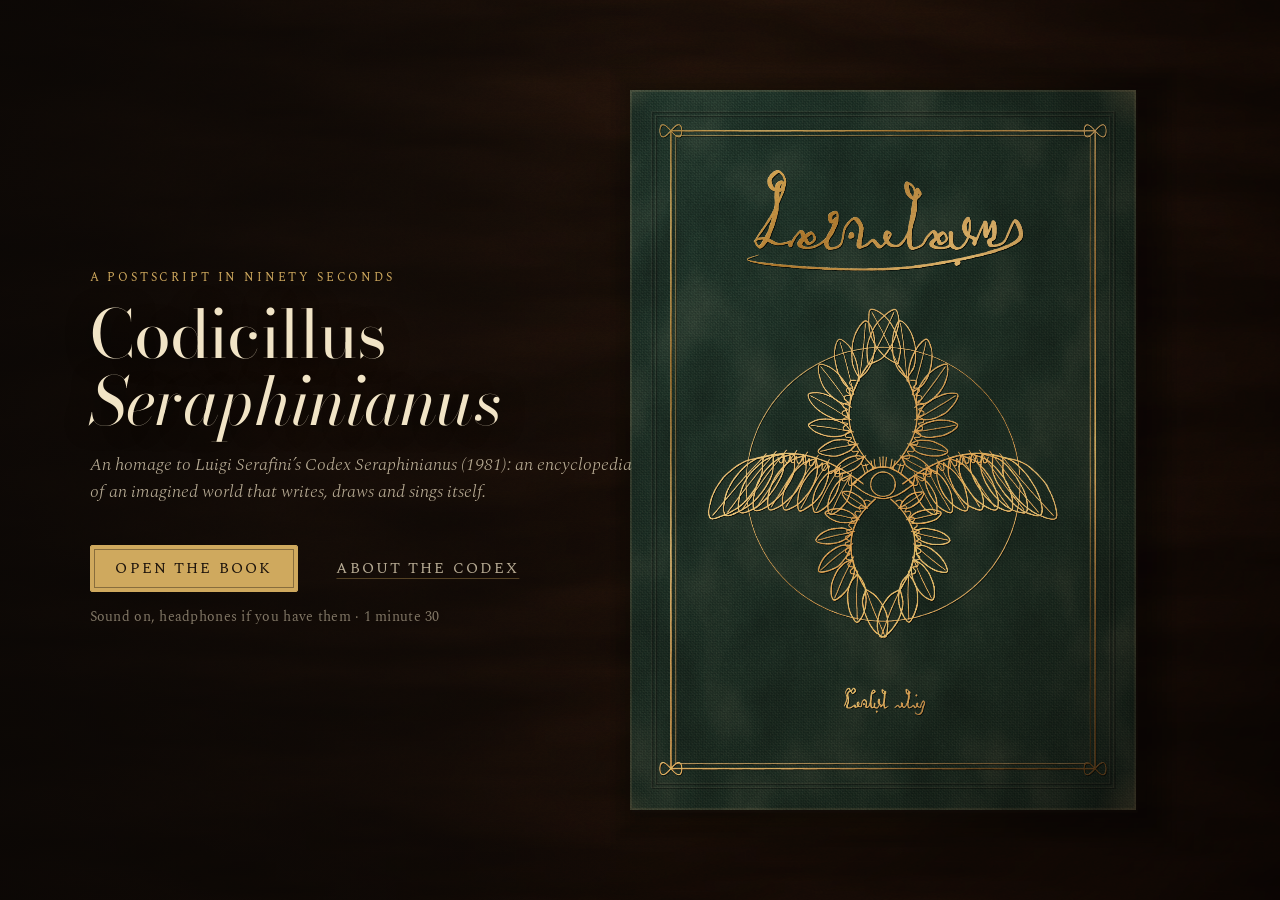
==== index.html @ 8bf17cb7 "Add Codicillus Seraphinianus, a 90-second homage to the Codex Seraphinianus A book on a lamp-lit des" ====
<!doctype html>
<html lang="en">
<head>
<meta charset="utf-8">
<meta name="viewport" content="width=device-width, initial-scale=1, viewport-fit=cover">
<title>Codicillus Seraphinianus</title>
<meta name="description" content="A ninety-second homage to Luigi Serafini's Codex Seraphinianus: a book that writes, draws and sings itself, generated live in the browser.">
<meta name="theme-color" content="#0d0907">
<link rel="preconnect" href="https://fonts.googleapis.com">
<link rel="preconnect" href="https://fonts.gstatic.com" crossorigin>
<link rel="stylesheet" href="https://fonts.googleapis.com/css2?family=Bodoni+Moda:ital,opsz,wght@0,6..96,400..700;1,6..96,400..600&amp;family=Spectral:ital,wght@0,300;0,400;1,300;1,400&amp;display=swap">
<link rel="stylesheet" href="css/style.css">
</head>
<body>
<canvas id="stage" aria-hidden="true"></canvas>
<div id="ui">
  <section id="landing" aria-labelledby="landing-title">
    <div class="landing-top">
      <p class="eyebrow">A postscript in ninety seconds</p>
      <h1 id="landing-title" class="title">Codicillus <em>Seraphinianus</em></h1>
      <p class="lede">An homage to Luigi Serafini’s <cite>Codex Seraphinianus</cite> (1981): an encyclopedia of an imagined world that writes, draws and sings itself.</p>
    </div>
    <div class="landing-bottom">
      <div class="actions">
        <button id="begin" class="btn primary" type="button">Open the book</button>
        <button id="about-open" class="btn quiet" type="button">About the Codex</button>
      </div>
      <p class="note" id="landing-note">Sound on, headphones if you have them · 1 minute 30</p>
    </div>
  </section>

  <div id="caption" aria-live="polite">
    <span class="cap-title"></span>
    <span class="cap-text"></span>
  </div>

  <div id="controls" hidden>
    <div class="buttons">
      <button id="btn-play" class="icon" type="button" aria-label="Pause">
        <svg class="i-pause" viewBox="0 0 24 24" aria-hidden="true"><path d="M7 5h3.2v14H7zM13.8 5H17v14h-3.2z"/></svg>
        <svg class="i-play" viewBox="0 0 24 24" aria-hidden="true"><path d="M8 5.2v13.6L19 12z"/></svg>
      </button>
      <button id="btn-mute" class="icon" type="button" aria-label="Mute sound">
        <svg class="i-sound" viewBox="0 0 24 24" aria-hidden="true"><path d="M4 9.5h3.6L12 5.6v12.8l-4.4-3.9H4z"/><path d="M15 9.2a4 4 0 0 1 0 5.6M17.3 7a7.2 7.2 0 0 1 0 10" fill="none" stroke="currentColor" stroke-width="1.6" stroke-linecap="round"/></svg>
        <svg class="i-muted" viewBox="0 0 24 24" aria-hidden="true"><path d="M4 9.5h3.6L12 5.6v12.8l-4.4-3.9H4z"/><path d="M15.5 9.5l5 5m0-5l-5 5" fill="none" stroke="currentColor" stroke-width="1.6" stroke-linecap="round"/></svg>
      </button>
      <button id="btn-restart" class="icon" type="button" aria-label="Start again">
        <svg viewBox="0 0 24 24" aria-hidden="true"><path d="M6.2 8.4A7 7 0 1 1 5 12" fill="none" stroke="currentColor" stroke-width="1.7" stroke-linecap="round"/><path d="M5.2 4.4v4.8H10" fill="none" stroke="currentColor" stroke-width="1.7" stroke-linecap="round" stroke-linejoin="round"/></svg>
      </button>
      <button id="btn-about" class="icon" type="button" aria-label="About the Codex">
        <svg viewBox="0 0 24 24" aria-hidden="true"><circle cx="12" cy="12" r="8.2" fill="none" stroke="currentColor" stroke-width="1.6"/><path d="M12 10.8v5.4" stroke="currentColor" stroke-width="1.8" stroke-linecap="round"/><circle cx="12" cy="7.9" r="1.1"/></svg>
      </button>
      <span id="clock" aria-hidden="true">0:00</span>
    </div>
  </div>
  <div id="progress" role="slider" tabindex="0" aria-label="Position in the piece" aria-valuemin="0" aria-valuemax="90" aria-valuenow="0" aria-valuetext="0 seconds" hidden>
    <div class="track"><div class="fill"></div></div>
    <div class="ticks"></div>
  </div>

  <section id="endcard" hidden aria-labelledby="end-title">
    <h2 id="end-title" class="sr-only">Codex Seraphinianus</h2>
    <p class="end-credit">Luigi Serafini · <cite>Codex Seraphinianus</cite> · 1981</p>
    <p class="end-line">Codicillus Seraphinianus, a postscript in ninety seconds. Every line and every sound was made live in your browser.</p>
    <p class="end-dedication">for Amber</p>
    <div class="actions">
      <button id="again" class="btn primary" type="button">Read it again</button>
      <button id="about-end" class="btn quiet" type="button">About the Codex</button>
    </div>
  </section>

  <div id="about" role="dialog" aria-modal="true" aria-labelledby="about-title" hidden>
    <div class="sheet">
      <button id="about-close" class="icon close" type="button" aria-label="Close">
        <svg viewBox="0 0 24 24" aria-hidden="true"><path d="M6 6l12 12M18 6L6 18" stroke="currentColor" stroke-width="1.7" stroke-linecap="round"/></svg>
      </button>
      <p class="eyebrow">About</p>
      <h2 id="about-title">The book nobody can read</h2>
      <p>The <cite>Codex Seraphinianus</cite> is an encyclopedia of a world that does not exist. The Italian artist and architect Luigi Serafini, born in Rome in 1949, drew it between 1976 and 1978. Franco Maria Ricci published it in Milan in 1981, in two volumes. Page after page of plants, animals, machines, customs and cities is explained in a flowing, looping script that no one can read.</p>
      <p>Its eleven chapters follow the order of a real encyclopedia. The first part covers the natural world: plants, animals, a kingdom of strange bipeds, physics and chemistry, and machines. The second covers people: the body, history, writing, food and dress, games, and architecture. Some of its pictures are famous: fruit that bleeds, a sapling that grows into a chair, trees that pull up their roots and migrate, and a pair of lovers in bed who turn into an alligator.</p>
      <p>For decades readers tried to decipher the script. In 2009, speaking to the Oxford University Society of Bibliophiles, Serafini said there is no meaning hidden in it. He compared writing it to automatic writing, and said he wanted readers to feel what children feel in front of books they cannot yet understand, while seeing that the writing makes sense to adults. Only the page numbers give way to analysis: Allan C. Wechsler and Ivan Derzhanski each worked out that they count in a variation of base 21.</p>

      <h3>About this homage</h3>
      <p><em>Codicillus</em> is Latin for a little codex, and it is also the word for a postscript added to a will. This is a ninety-second postscript to Serafini’s book. Nothing in it is taken from the Codex. Every drawing and every sound is original and is generated in code, live, each time the book opens.</p>
      <ul class="facts">
        <li>The script is invented: twenty-four looping letters, six capitals and a lexicon of words that recur as often as words in a real language do. None of them means anything.</li>
        <li>The page numbers count in base 21, in honour of the Codex’s own.</li>
        <li>The endpapers are Italian marbling, computed by tracing every pixel back through the comb and the drops of ink.</li>
        <li>The score is in D, at 96 beats a minute in a rocking 12/8. It is played by a synthesized celesta, a plucked harp, a choir of vowel filters, a glass flute and a clockwork percussion section. The page turns, the pen nib and the alligator’s gulps are synthesized too.</li>
      </ul>

      <h3>The chapters</h3>
      <ol class="chapters" id="chapter-list"></ol>

      <p class="credit">Made by Claude, for Amber, 2026. Read more about the <cite>Codex Seraphinianus</cite> <a href="https://en.wikipedia.org/wiki/Codex_Seraphinianus" target="_blank" rel="noopener">on Wikipedia</a>.</p>
    </div>
  </div>
</div>
<noscript><p class="noscript">This homage is drawn and scored live with JavaScript. Please enable it to open the book.</p></noscript>
<script src="js/core/util.js"></script>
<script src="js/core/ink.js"></script>
<script src="js/core/paper.js"></script>
<script src="js/core/asemic.js"></script>
<script src="js/core/book.js"></script>
<script src="js/core/draw.js"></script>
<script src="js/core/show.js"></script>
<script src="js/scenes/overture.js"></script>
<script src="js/scenes/flora.js"></script>
<script src="js/scenes/fauna.js"></script>
<script src="js/scenes/physics.js"></script>
<script src="js/scenes/lovers.js"></script>
<script src="js/scenes/writing.js"></script>
<script src="js/scenes/customs.js"></script>
<script src="js/scenes/architecture.js"></script>
<script src="js/scenes/finale.js"></script>
<script src="js/audio/engine.js"></script>
<script src="js/audio/score.js"></script>
<script src="js/ui.js"></script>
<script src="js/main.js"></script>
</body>
</html>
---- css/style.css ----
/* Codicillus Seraphinianus — one deliberate look: a book open on a desk at night.
   Display type is Bodoni, after the typefaces Franco Maria Ricci loved; text is Spectral. */
:root {
  color-scheme: dark;
  --desk: #0d0907;
  --sheet: #17110c;
  --sheet-edge: #2a2016;
  --cream: #f1e4c6;
  --cream-dim: rgba(241, 228, 198, 0.74);
  --cream-faint: rgba(241, 228, 198, 0.5);
  --gilt: #cfa95e;
  --gilt-deep: #a07c3c;
  --ink: #1b120b;
  --line: rgba(207, 169, 94, 0.34);
  --scrim: rgba(10, 7, 5, 0.78);
  --display: "Bodoni Moda", "Bodoni 72", Didot, "Big Caslon", Georgia, serif;
  --body: "Spectral", "Iowan Old Style", Palatino, "Palatino Linotype", Georgia, serif;
  --gutter: max(16px, 3vw);
  --safe-b: env(safe-area-inset-bottom, 0px);
  --safe-t: env(safe-area-inset-top, 0px);
}

* { box-sizing: border-box; }
[hidden] { display: none !important; }
html, body { height: 100%; }
body {
  margin: 0;
  overflow: hidden;
  background: var(--desk);
  color: var(--cream);
  font-family: var(--body);
  -webkit-font-smoothing: antialiased;
}
#stage { position: fixed; inset: 0; display: block; width: 100%; height: 100%; }
#ui { position: fixed; inset: 0; pointer-events: none; }
#ui > * { pointer-events: auto; }
.sr-only { position: absolute; width: 1px; height: 1px; overflow: hidden; clip: rect(0 0 0 0); white-space: nowrap; }
cite { font-style: italic; }
button { font: inherit; color: inherit; }
:focus-visible { outline: 2px solid var(--cream); outline-offset: 3px; }

/* ------------------------------------------------------------ landing */
#landing {
  position: absolute;
  inset: 0;
  display: flex;
  flex-direction: column;
  justify-content: space-between;
  align-items: center;
  text-align: center;
  padding-inline: var(--gutter);
  padding-block: calc(4.5vh + var(--safe-t)) calc(5vh + var(--safe-b));
  background:
    linear-gradient(to bottom, rgba(10, 7, 5, 0.86) 0%, rgba(10, 7, 5, 0.35) 30%, rgba(10, 7, 5, 0) 44%),
    linear-gradient(to top, rgba(10, 7, 5, 0.9) 0%, rgba(10, 7, 5, 0.4) 22%, rgba(10, 7, 5, 0) 36%);
  transition: opacity 1.2s ease;
}
#landing.leaving { opacity: 0; pointer-events: none; }
.landing-top, .landing-bottom { display: flex; flex-direction: column; align-items: center; gap: 0.9rem; max-width: 46rem; }
.eyebrow {
  margin: 0;
  font-size: 0.74rem;
  letter-spacing: 0.24em;
  text-transform: uppercase;
  color: var(--gilt);
}
.title {
  margin: 0;
  font-family: var(--display);
  font-weight: 400;
  font-size: clamp(2.3rem, 6.2vw, 5.1rem);
  line-height: 1.02;
  letter-spacing: -0.012em;
  text-wrap: balance;
  color: var(--cream);
  text-shadow: 0 2px 24px rgba(0, 0, 0, 0.55);
}
.title em { font-style: italic; }
.lede {
  margin: 0;
  max-width: 34rem;
  font-size: clamp(0.98rem, 1.5vw, 1.12rem);
  font-weight: 300;
  font-style: italic;
  line-height: 1.55;
  color: var(--cream-dim);
  text-wrap: balance;
}
.actions { display: flex; flex-wrap: wrap; gap: 0.8rem; justify-content: center; }
.note { margin: 0; font-size: 0.86rem; color: var(--cream-faint); letter-spacing: 0.02em; }

.btn {
  min-height: 2.9rem;
  padding: 0.7rem 1.55rem;
  border: 1px solid var(--gilt);
  border-radius: 2px;
  background: rgba(13, 9, 7, 0.45);
  color: var(--cream);
  font-size: 0.95rem;
  letter-spacing: 0.14em;
  text-transform: uppercase;
  cursor: pointer;
  box-shadow: inset 0 0 0 3px rgba(13, 9, 7, 0.55), inset 0 0 0 4px rgba(207, 169, 94, 0.3);
  transition: background 0.25s ease, color 0.25s ease, transform 0.25s ease;
}
.btn:hover { background: rgba(207, 169, 94, 0.14); }
.btn:active { transform: translateY(1px); }
.btn.primary { background: var(--gilt); color: var(--ink); box-shadow: inset 0 0 0 3px var(--gilt), inset 0 0 0 4px rgba(27, 18, 11, 0.4); }
.btn.primary:hover { background: #dcb970; }
.btn.quiet { border-color: transparent; box-shadow: none; background: transparent; color: var(--cream-dim); text-decoration: underline; text-decoration-color: var(--line); text-underline-offset: 0.35em; }
.btn.quiet:hover { color: var(--cream); background: transparent; }
.btn[disabled] { opacity: 0.6; cursor: progress; }

/* ------------------------------------------------------------ captions */
#caption {
  position: absolute;
  left: var(--gutter);
  bottom: calc(3.4rem + var(--safe-b));
  max-width: min(27rem, calc(100% - 2 * var(--gutter) - 13rem));
  display: flex;
  flex-direction: column;
  gap: 0.2rem;
  opacity: 0;
  transform: translateY(6px);
  transition: opacity 0.9s ease, transform 0.9s ease;
  pointer-events: none;
  text-shadow: 0 1px 12px rgba(0, 0, 0, 0.9);
}
#caption.on { opacity: 1; transform: none; }
.cap-title { font-size: 0.74rem; letter-spacing: 0.22em; text-transform: uppercase; color: var(--gilt); }
.cap-text { font-style: italic; font-weight: 300; font-size: 1.02rem; line-height: 1.4; color: var(--cream-dim); }

/* ------------------------------------------------------------ controls */
#controls {
  position: absolute;
  right: var(--gutter);
  bottom: calc(2.1rem + var(--safe-b));
  transition: opacity 0.6s ease;
}
#controls.idle { opacity: 0; }
#controls.idle:focus-within { opacity: 1; }
.buttons { display: flex; align-items: center; gap: 0.15rem; }
.icon {
  width: 2.75rem;
  height: 2.75rem;
  display: grid;
  place-items: center;
  border: 0;
  border-radius: 50%;
  background: rgba(13, 9, 7, 0.45);
  color: var(--cream-dim);
  cursor: pointer;
  transition: color 0.2s ease, background 0.2s ease;
}
.icon:hover { color: var(--cream); background: rgba(207, 169, 94, 0.16); }
.icon svg { width: 1.3rem; height: 1.3rem; fill: currentColor; }
#btn-play .i-play, #btn-play.paused .i-pause { display: none; }
#btn-play.paused .i-play { display: block; }
#btn-mute .i-muted, #btn-mute.muted .i-sound { display: none; }
#btn-mute.muted .i-muted { display: block; }
#clock { min-width: 3.2rem; padding-left: 0.35rem; font-size: 0.85rem; font-variant-numeric: tabular-nums; color: var(--cream-faint); }

#progress {
  position: absolute;
  left: 0;
  right: 0;
  bottom: var(--safe-b);
  height: 1.3rem;
  cursor: pointer;
  touch-action: none;
}
#progress .track { position: absolute; left: 0; right: 0; bottom: 0; height: 2px; background: rgba(241, 228, 198, 0.12); transition: height 0.2s ease; }
#progress:hover .track, #progress:focus-visible .track { height: 5px; }
#progress .fill { height: 100%; width: 0; background: var(--gilt); }
#progress .ticks { position: absolute; left: 0; right: 0; bottom: 0; height: 9px; }
#progress .ticks i { position: absolute; bottom: 0; width: 1px; height: 7px; background: rgba(207, 169, 94, 0.55); }
#progress:focus-visible { outline: none; }
#progress:focus-visible .fill { box-shadow: 0 0 0 1px var(--cream); }

/* ------------------------------------------------------------ end card */
#endcard {
  position: absolute;
  left: 50%;
  bottom: calc(4.2vh + 1.6rem + var(--safe-b));
  width: min(36rem, calc(100% - 2 * var(--gutter)));
  transform: translate(-50%, 8px);
  text-align: center;
  display: flex;
  flex-direction: column;
  align-items: center;
  gap: 0.55rem;
  opacity: 0;
  transition: opacity 1.4s ease, transform 1.4s ease;
  text-shadow: 0 1px 14px rgba(0, 0, 0, 0.95);
}
#endcard.on { opacity: 1; transform: translate(-50%, 0); }
.end-credit { margin: 0; font-size: 0.78rem; letter-spacing: 0.22em; text-transform: uppercase; color: var(--gilt); }
.end-line { margin: 0; font-style: italic; font-weight: 300; line-height: 1.5; color: var(--cream-dim); text-wrap: balance; }
.end-dedication { margin: 0.2rem 0 0.4rem; font-family: var(--display); font-style: italic; font-size: 1.35rem; color: var(--cream); }

/* ------------------------------------------------------------ about */
#about {
  position: absolute;
  inset: 0;
  display: grid;
  place-items: center;
  padding-inline: var(--gutter);
  padding-block: calc(16px + var(--safe-t)) calc(16px + var(--safe-b));
  background: rgba(8, 5, 3, 0.74);
  backdrop-filter: blur(6px);
  -webkit-backdrop-filter: blur(6px);
}
#about[hidden] { display: none; }
.sheet {
  position: relative;
  width: min(44rem, 100%);
  max-height: min(88vh, 60rem);
  overflow: auto;
  padding: clamp(1.5rem, 4.5vw, 2.8rem);
  background: var(--sheet);
  border: 1px solid var(--line);
  box-shadow: 0 30px 80px rgba(0, 0, 0, 0.6), inset 0 0 0 6px var(--sheet), inset 0 0 0 7px rgba(207, 169, 94, 0.18);
  color: var(--cream);
  font-size: 1.02rem;
  line-height: 1.65;
}
.sheet h2 { margin: 0.3rem 0 1rem; font-family: var(--display); font-style: italic; font-weight: 400; font-size: clamp(1.7rem, 4vw, 2.35rem); line-height: 1.15; text-wrap: balance; }
.sheet h3 { margin: 2rem 0 0.6rem; font-family: var(--body); font-weight: 400; font-size: 0.78rem; letter-spacing: 0.22em; text-transform: uppercase; color: var(--gilt); }
.sheet p { margin: 0 0 1rem; max-width: 65ch; color: var(--cream-dim); }
.sheet .facts { margin: 0 0 1rem; padding-left: 1.1rem; color: var(--cream-dim); display: grid; gap: 0.5rem; }
.sheet .facts li::marker { color: var(--gilt); }
.sheet a { color: var(--gilt); text-underline-offset: 0.25em; }
.sheet .credit { margin-top: 2rem; padding-top: 1rem; border-top: 1px solid var(--line); font-size: 0.92rem; }
.close { position: absolute; top: 0.8rem; right: 0.8rem; background: transparent; }
.chapters { list-style: none; margin: 0; padding: 0; display: grid; gap: 0.1rem; }
.chapters button {
  width: 100%;
  display: grid;
  grid-template-columns: 3.2rem 1fr;
  gap: 0.8rem;
  align-items: baseline;
  padding: 0.45rem 0.5rem;
  border: 0;
  border-radius: 2px;
  background: transparent;
  text-align: left;
  cursor: pointer;
  color: var(--cream-dim);
}
.chapters button:hover { background: rgba(207, 169, 94, 0.1); color: var(--cream); }
.chapters .t { font-variant-numeric: tabular-nums; color: var(--gilt); font-size: 0.9rem; }
.chapters .n { font-family: var(--display); font-style: italic; font-size: 1.08rem; color: var(--cream); }
.chapters .d { display: block; font-size: 0.9rem; font-style: italic; font-weight: 300; }

.noscript { position: fixed; inset: auto 16px 40vh; text-align: center; color: var(--cream); }

/* wide screens: the title beside the closed book */
@media (min-aspect-ratio: 23/20) {
  #landing {
    align-items: flex-start;
    justify-content: center;
    gap: 2.4rem;
    text-align: left;
    padding-left: max(var(--gutter), 7vw);
    background: linear-gradient(to right, rgba(10, 7, 5, 0.82) 0%, rgba(10, 7, 5, 0.5) 34%, rgba(10, 7, 5, 0) 52%);
  }
  .landing-top, .landing-bottom { align-items: flex-start; max-width: min(34rem, 44vw); }
  .landing-top .lede { text-wrap: pretty; }
  #landing .actions { justify-content: flex-start; }
  .title { font-size: clamp(2.4rem, 5.2vw, 5.2rem); }
}
@media (max-width: 640px) {
  .actions { flex-direction: column; width: 100%; max-width: 20rem; }
  .btn { width: 100%; }
  #caption { bottom: calc(5.8rem + var(--safe-b)); max-width: calc(100% - 2 * var(--gutter)); }
  .cap-text { font-size: 0.94rem; }
  #controls { bottom: calc(1.6rem + var(--safe-b)); }
}
@media (prefers-reduced-motion: reduce) {
  #landing, #caption, #endcard, #controls { transition-duration: 0.01s; }
}
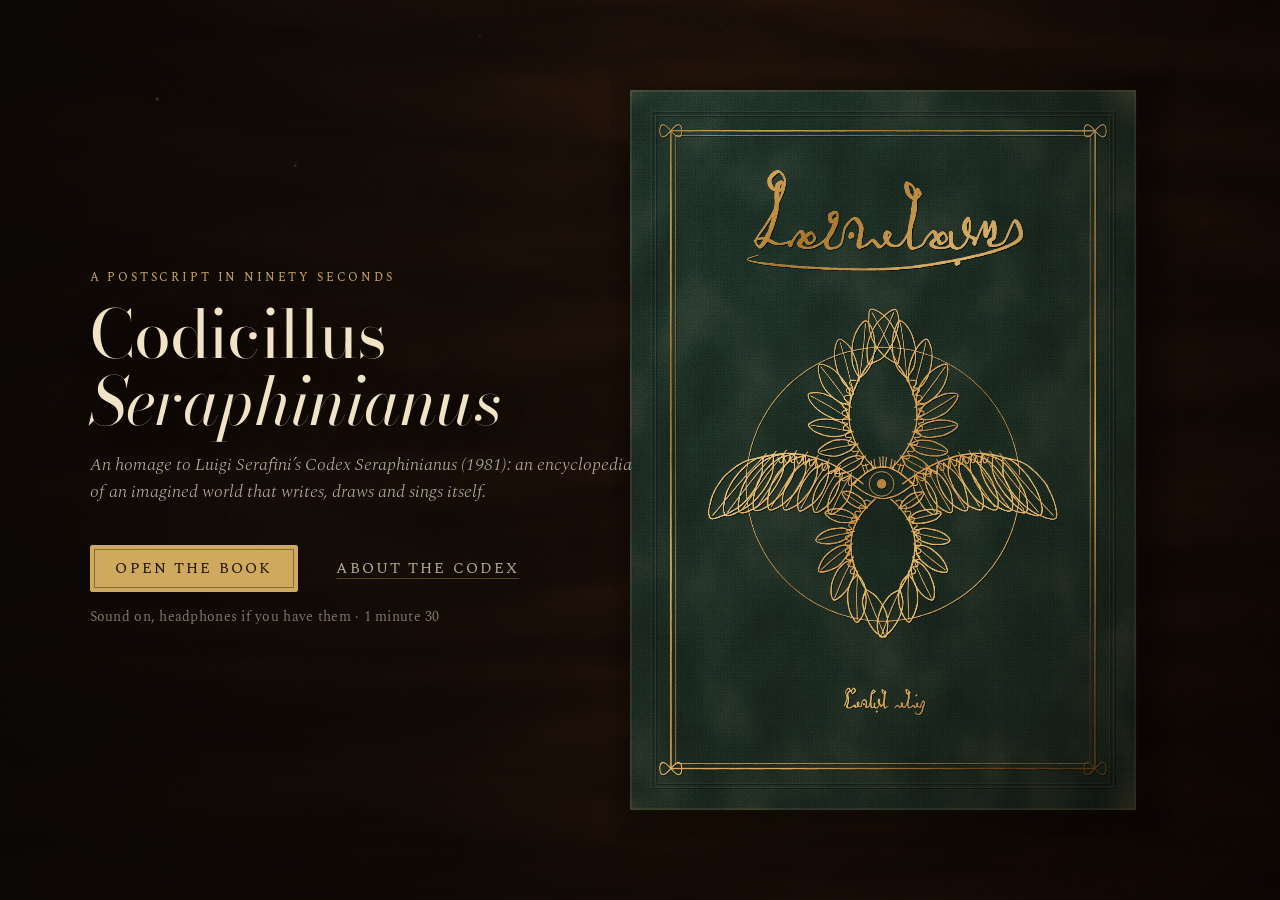
==== commit cf9b53fb: "Riffles, live chapter titles, a watching cover eye, fullscreen - At each chapter change a few filler" ====
--- a/index.html
+++ b/index.html
@@ -22,7 +22,7 @@
     </div>
     <div class="landing-bottom">
       <div class="actions">
-        <button id="begin" class="btn primary" type="button">Open the book</button>
+        <button id="begin" class="btn primary" type="button" disabled>Preparing the book…</button>
         <button id="about-open" class="btn quiet" type="button">About the Codex</button>
       </div>
       <p class="note" id="landing-note">Sound on, headphones if you have them · 1 minute 30</p>
@@ -46,6 +46,9 @@
       </button>
       <button id="btn-restart" class="icon" type="button" aria-label="Start again">
         <svg viewBox="0 0 24 24" aria-hidden="true"><path d="M6.2 8.4A7 7 0 1 1 5 12" fill="none" stroke="currentColor" stroke-width="1.7" stroke-linecap="round"/><path d="M5.2 4.4v4.8H10" fill="none" stroke="currentColor" stroke-width="1.7" stroke-linecap="round" stroke-linejoin="round"/></svg>
+      </button>
+      <button id="btn-full" class="icon" type="button" aria-label="Full screen" hidden>
+        <svg viewBox="0 0 24 24" aria-hidden="true"><path d="M4.5 9V4.5H9M15 4.5h4.5V9M19.5 15v4.5H15M9 19.5H4.5V15" fill="none" stroke="currentColor" stroke-width="1.7" stroke-linecap="round" stroke-linejoin="round"/></svg>
       </button>
       <button id="btn-about" class="icon" type="button" aria-label="About the Codex">
         <svg viewBox="0 0 24 24" aria-hidden="true"><circle cx="12" cy="12" r="8.2" fill="none" stroke="currentColor" stroke-width="1.6"/><path d="M12 10.8v5.4" stroke="currentColor" stroke-width="1.8" stroke-linecap="round"/><circle cx="12" cy="7.9" r="1.1"/></svg>
